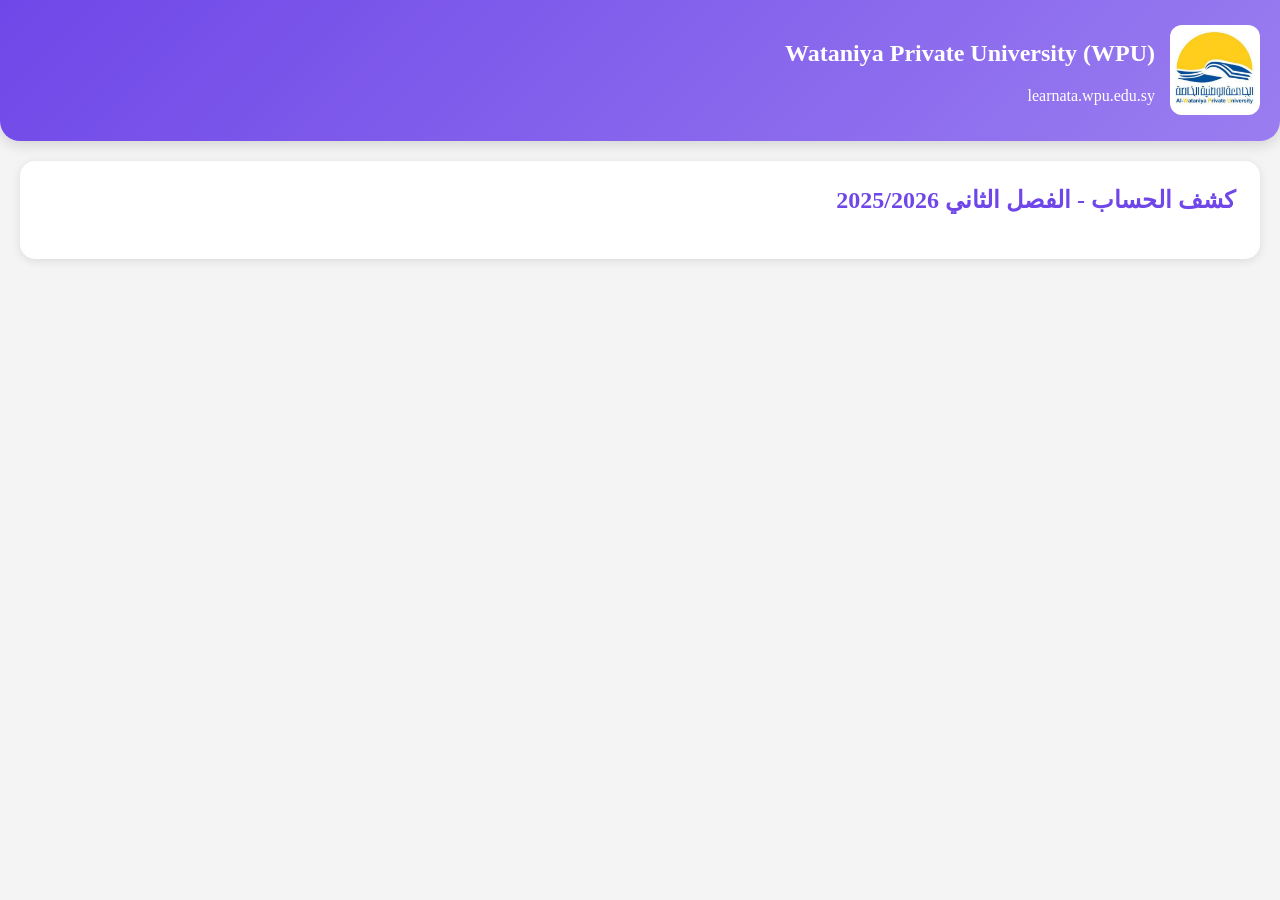
==== financial.html @ b751c115 "Add financial.html for account statement display" ====
<!DOCTYPE html>
<html lang="ar" dir="rtl">

<head>
<meta charset="UTF-8">
<meta name="viewport" content="width=device-width, initial-scale=1.0">
<title>كشف الحساب</title>
<link rel="stylesheet" href="style.css">
</head>

<body>

<div class="top-header">

<div class="university">

<img src="images/logo.png" class="header-logo">

<div>
<h2>Wataniya Private University (WPU)</h2>
<p>learnata.wpu.edu.sy</p>
</div>

</div>

</div>

<div class="main-content">

<div class="card">

<h2>كشف الحساب - الفصل الثاني 2025/2026</h2>

</div>

</div>

</body>
</html>
---- style.css ----
body{
margin:0;
font-family:Tahoma;
background:#f4f4f4;
}

.top-header{
background:linear-gradient(135deg,#6f47e8,#9a7df0);
padding:20px;
display:flex;
justify-content:space-between;
align-items:center;
color:white;
border-radius:0 0 20px 20px;
box-shadow:0 3px 15px rgba(0,0,0,0.15);
}

.university{
display:flex;
align-items:center;
gap:15px;
}

.header-logo{
width:80px;
height:80px;
background:white;
padding:5px;
border-radius:12px;
object-fit:contain;
}

.user-info{
display:flex;
align-items:center;
gap:15px;
}

.top-profile{
width:80px;
height:80px;
border-radius:50%;
border:4px solid white;
object-fit:cover;
}

.layout{
display:flex;
}

.sidebar{
width:280px;
background:white;
padding:15px;
box-shadow:0 2px 10px rgba(0,0,0,.1);
border-radius:15px;
margin:15px;
}

.menu-item{
background:#f5f5f5;
padding:15px;
margin-bottom:10px;
border-radius:10px;
cursor:pointer;
font-weight:bold;
transition:0.3s;
}

.menu-item:hover{
background:#ece7ff;
}

.submenu{
display:none;
padding-right:15px;
}

.submenu.show{
display:block;
}

.submenu a{
display:block;
padding:10px;
text-decoration:none;
color:#444;
border-radius:8px;
}

.submenu a:hover{
background:#f1ebff;
}

.main-content{
flex:1;
padding:20px;
}

.card{
background:white;
padding:25px;
margin-bottom:20px;
border-radius:15px;
box-shadow:0 2px 10px rgba(0,0,0,.1);
}

.card h1,
.card h2{
color:#6f47e8;
margin-top:0;
}

.stats{
display:grid;
grid-template-columns:repeat(auto-fit,minmax(200px,1fr));
gap:20px;
margin-top:20px;
}

.stat-box{
background:#fafafa;
padding:20px;
border-radius:15px;
text-align:center;
border:1px solid #eee;
}

.stat-box h2{
color:#6f47e8;
margin-bottom:10px;
}

.stat-box p{
color:#666;
margin:0;
}
.stats{
display:grid;
grid-template-columns:repeat(auto-fit,minmax(250px,1fr));
gap:20px;
}

.stat-box{
background:white;
padding:20px;
border-radius:15px;
box-shadow:0 2px 10px rgba(0,0,0,.1);
}

.stat-box h3{
color:#6f47e8;
margin-bottom:10px;
}
.footer{
text-align:center;
margin-top:30px;
padding:15px;
color:#777;
font-size:14px;
}
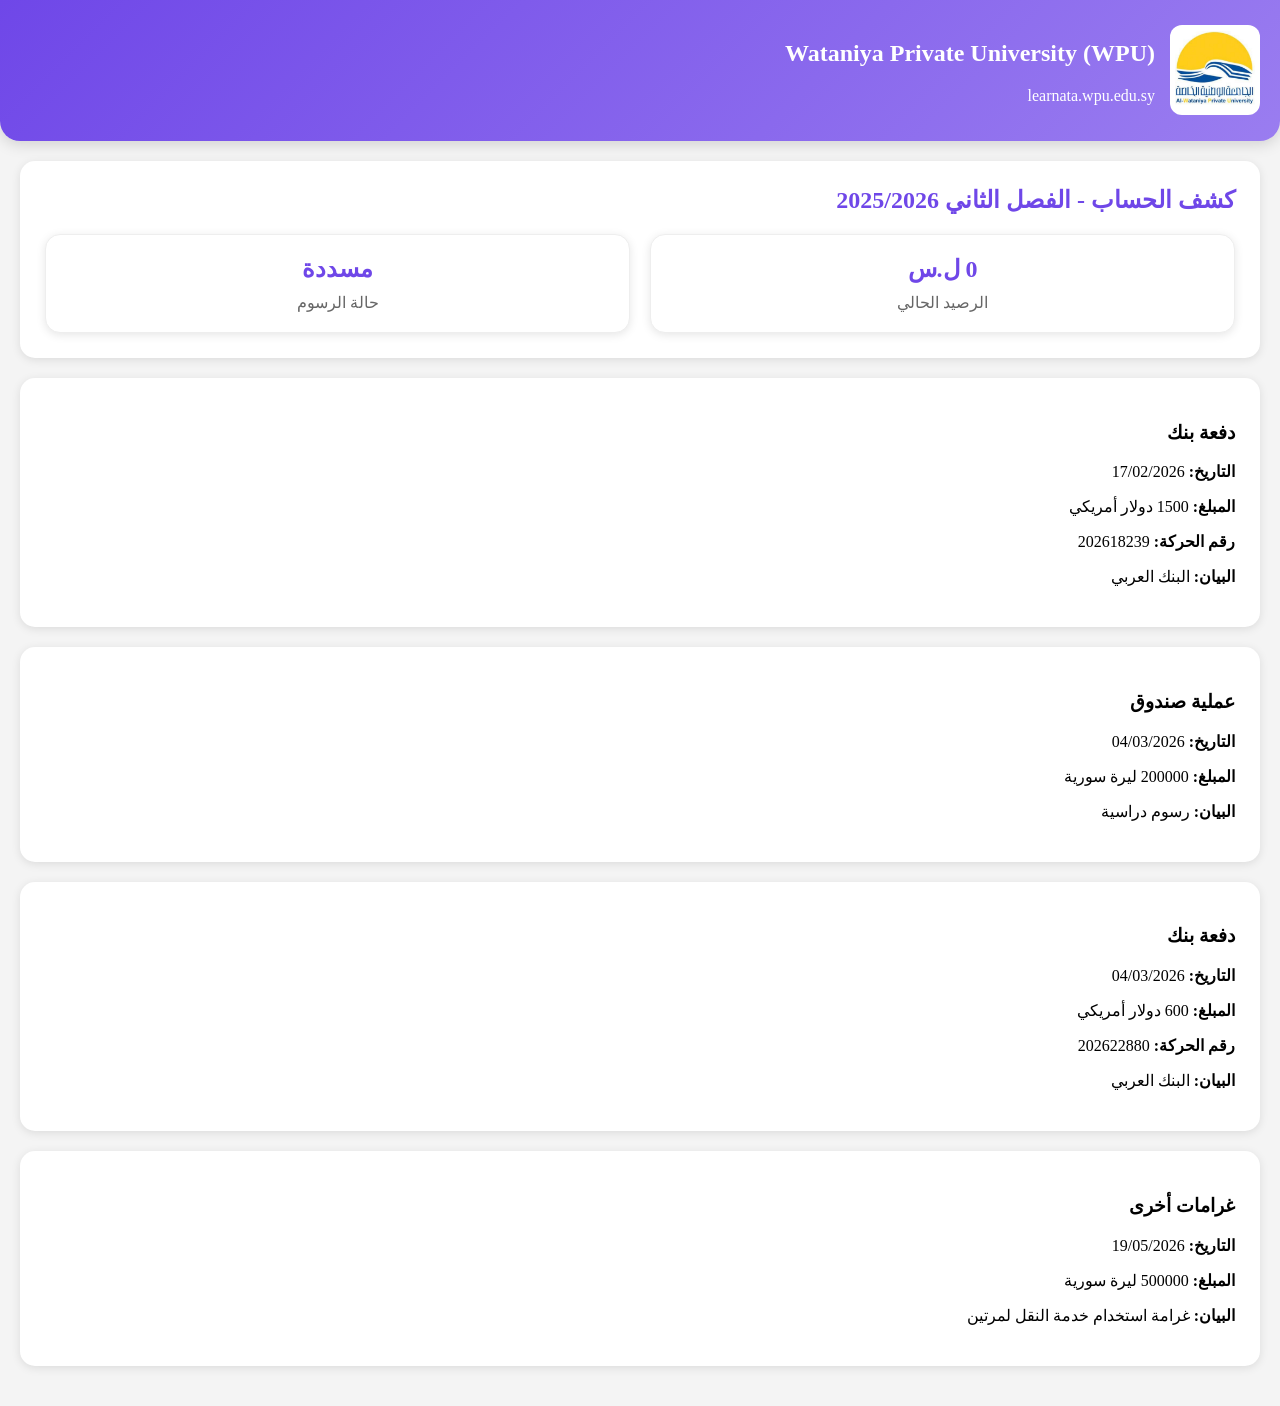
==== commit 11dccd02: "Update financial.html" ====
--- a/financial.html
+++ b/financial.html
@@ -31,6 +31,72 @@
 
 <h2>كشف الحساب - الفصل الثاني 2025/2026</h2>
 
+<div class="stats">
+
+<div class="stat-box">
+<h2>0 ل.س</h2>
+<p>الرصيد الحالي</p>
+</div>
+
+<div class="stat-box">
+<h2>مسددة</h2>
+<p>حالة الرسوم</p>
+</div>
+
+</div>
+
+</div>
+
+<div class="card">
+
+<h3>دفعة بنك</h3>
+
+<p><strong>التاريخ:</strong> 17/02/2026</p>
+
+<p><strong>المبلغ:</strong> 1500 دولار أمريكي</p>
+
+<p><strong>رقم الحركة:</strong> 202618239</p>
+
+<p><strong>البيان:</strong> البنك العربي</p>
+
+</div>
+
+<div class="card">
+
+<h3>عملية صندوق</h3>
+
+<p><strong>التاريخ:</strong> 04/03/2026</p>
+
+<p><strong>المبلغ:</strong> 200000 ليرة سورية</p>
+
+<p><strong>البيان:</strong> رسوم دراسية</p>
+
+</div>
+
+<div class="card">
+
+<h3>دفعة بنك</h3>
+
+<p><strong>التاريخ:</strong> 04/03/2026</p>
+
+<p><strong>المبلغ:</strong> 600 دولار أمريكي</p>
+
+<p><strong>رقم الحركة:</strong> 202622880</p>
+
+<p><strong>البيان:</strong> البنك العربي</p>
+
+</div>
+
+<div class="card">
+
+<h3>غرامات أخرى</h3>
+
+<p><strong>التاريخ:</strong> 19/05/2026</p>
+
+<p><strong>المبلغ:</strong> 500000 ليرة سورية</p>
+
+<p><strong>البيان:</strong> غرامة استخدام خدمة النقل لمرتين</p>
+
 </div>
 
 </div>
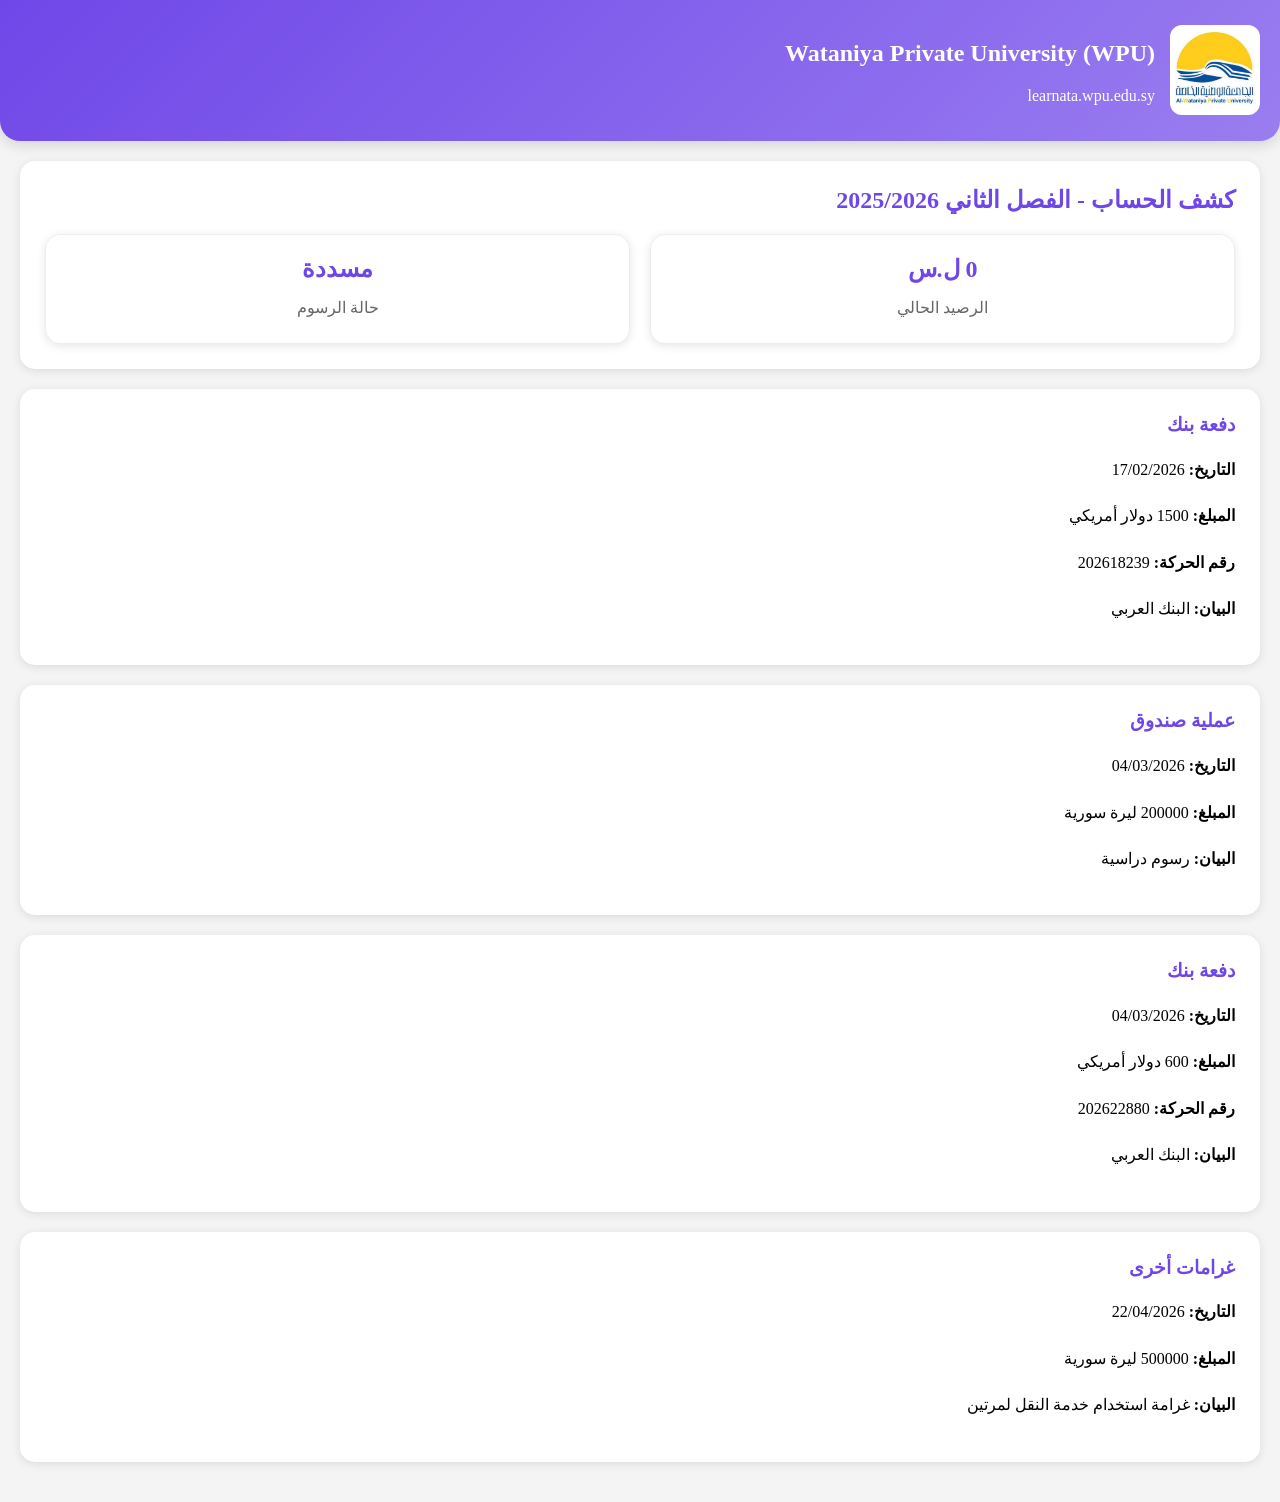
==== commit 1d2a293a: "Update financial.html" ====
--- a/financial.html
+++ b/financial.html
@@ -91,7 +91,7 @@
 
 <h3>غرامات أخرى</h3>
 
-<p><strong>التاريخ:</strong> 19/05/2026</p>
+<p><strong>التاريخ:</strong> 22/04/2026</p>
 
 <p><strong>المبلغ:</strong> 500000 ليرة سورية</p>
 
--- a/style.css
+++ b/style.css
@@ -159,3 +159,11 @@
 color:#777;
 font-size:14px;
 }
+.card h3{
+color:#6f47e8;
+margin-top:0;
+}
+
+.card p{
+line-height:1.9;
+}
